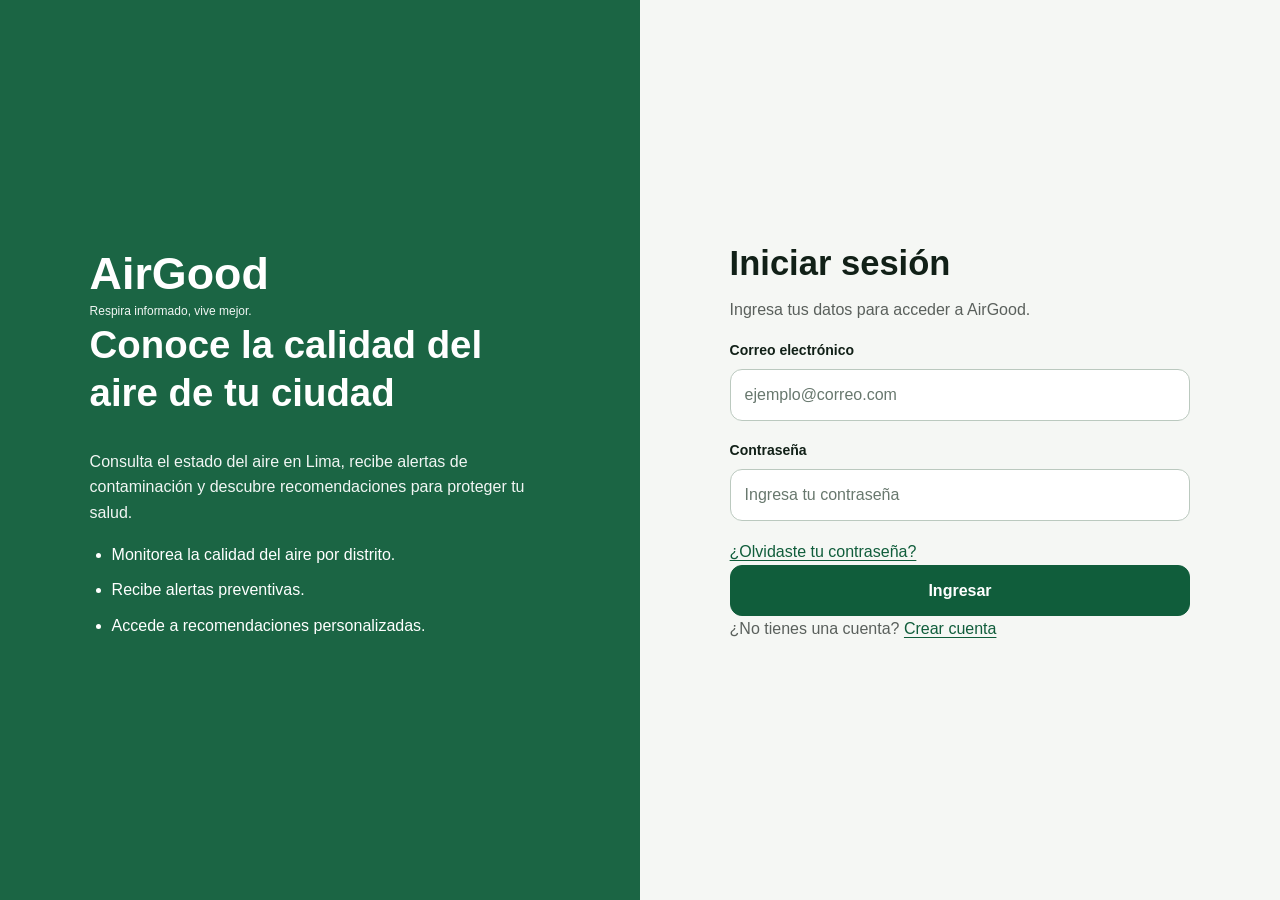
==== index.html @ be65d41e "carga inicial de la landing page AirGood" ====
<!DOCTYPE html>
<html lang="es">

<head>
    <meta charset="UTF-8">
    <meta name="viewport"
          content="width=device-width, initial-scale=1.0">

    <meta http-equiv="refresh"
          content="0; url=pages/login.html">

    <title>AirGood</title>
</head>

<body>
    <p>
        Ir a
        <a href="pages/login.html">Iniciar sesión</a>
    </p>
</body>

</html>
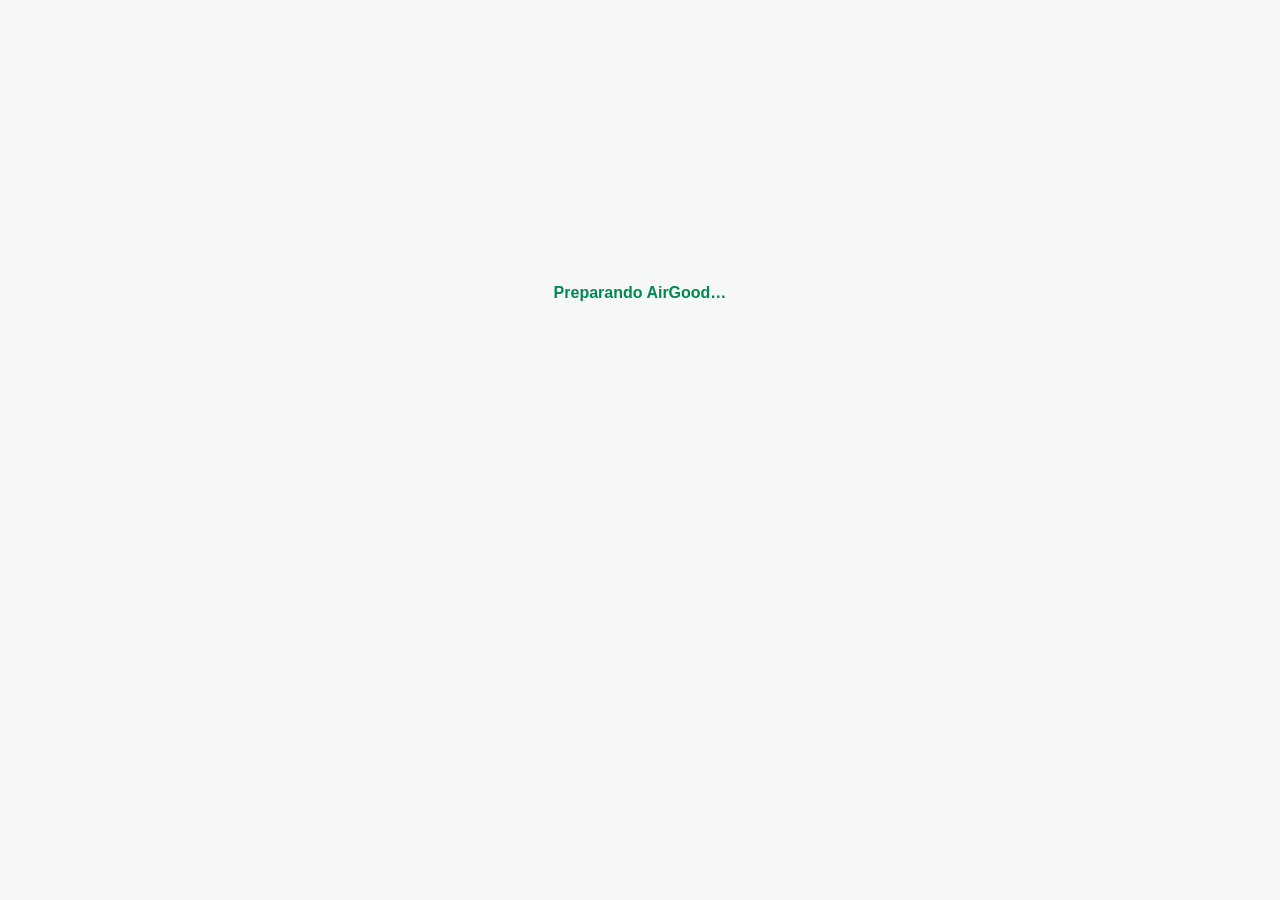
==== commit f3ae0ed2: "Actualización final de la landing page-AirdGood" ====
--- a/index.html
+++ b/index.html
@@ -1,23 +1,2 @@
-
-<!DOCTYPE html>
-<html lang="es">
-
-<head>
-    <meta charset="UTF-8">
-    <meta name="viewport"
-          content="width=device-width, initial-scale=1.0">
-
-    <meta http-equiv="refresh"
-          content="0; url=pages/login.html">
-
-    <title>AirGood</title>
-</head>
-
-<body>
-    <p>
-        Ir a
-        <a href="pages/login.html">Iniciar sesión</a>
-    </p>
-</body>
-
-</html>
+<!doctype html>
+<html lang="es"><head><meta charset="UTF-8"><meta name="viewport" content="width=device-width, initial-scale=1"><meta http-equiv="refresh" content="0;url=pages/index.html"><title>AirGood</title><link rel="icon" href="assets/icons/favicon.svg" type="image/svg+xml"></head><body><p><a href="pages/index.html">Entrar a AirGood</a></p></body></html>
